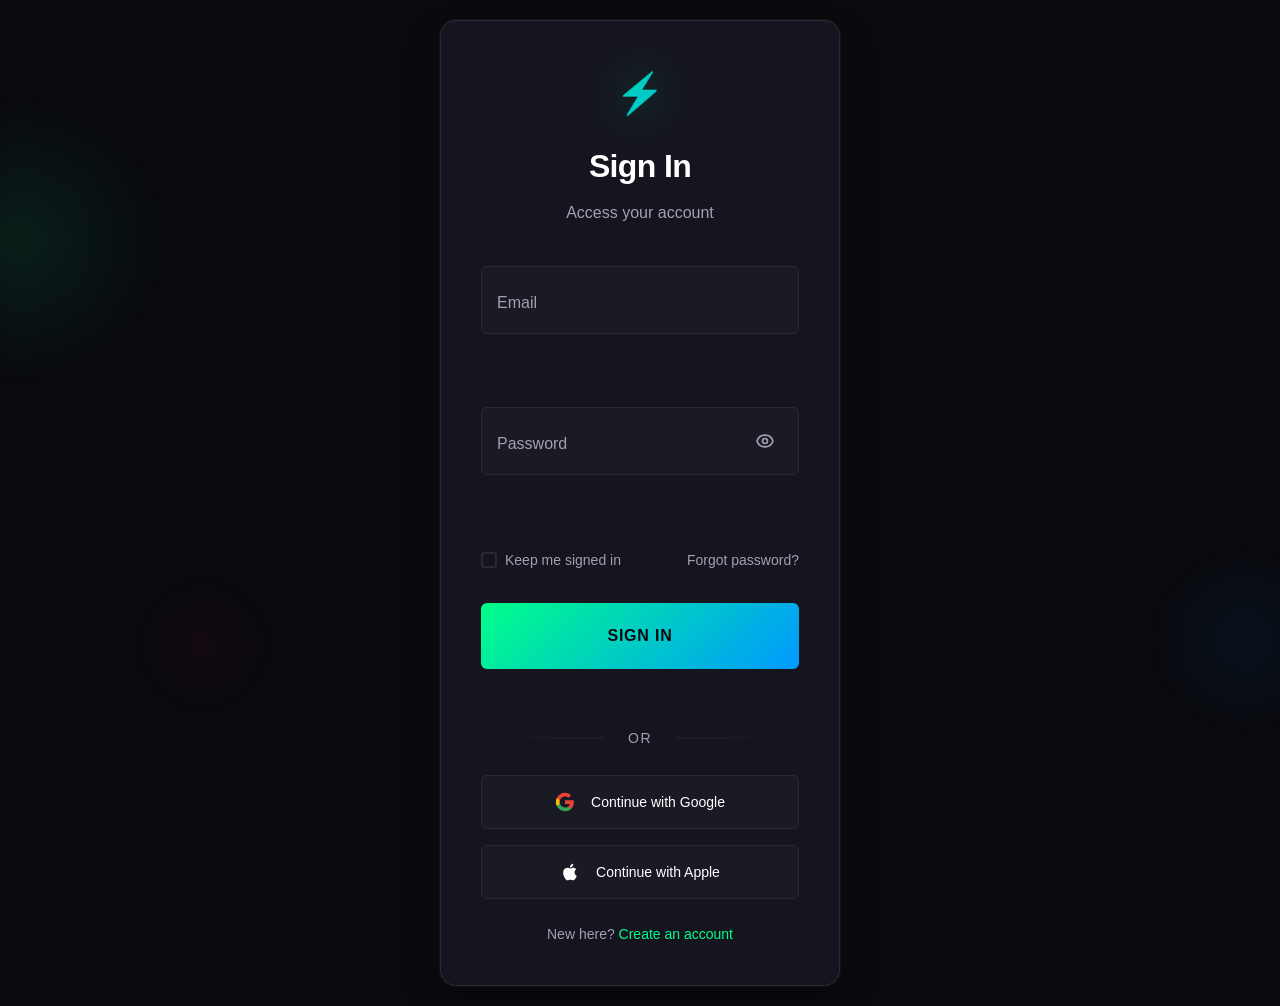
==== login/index.html @ eaeb7e02 "Rename index (3).html to index.html" ====
<!DOCTYPE html>
<html lang="en">
<head>
    <meta charset="UTF-8">
    <meta name="viewport" content="width=device-width, initial-scale=1.0">
    <title>Neon Minimalist Login Form</title>
    <meta name="description" content="Dark-theme login form with glowing neon accents, parallax orbs and crisp focus states.">
    <meta name="author" content="Aigars Silkalns / Colorlib">
    <link rel="canonical" href="https://puikinsh.github.io/login-forms/forms/neon/">
    <link rel="icon" type="image/svg+xml" href="data:image/svg+xml,<svg xmlns='http://www.w3.org/2000/svg' viewBox='0 0 100 100'><circle cx='50' cy='50' r='48' fill='%236366f1'/><text x='50' y='68' font-size='60' text-anchor='middle' fill='white' font-family='system-ui,sans-serif'>L</text></svg>">
    <meta property="og:type" content="website">
    <meta property="og:title" content="Neon Minimalist Login Form">
    <meta property="og:description" content="Dark-theme login form with glowing neon accents, parallax orbs and crisp focus states.">
    <meta property="og:url" content="https://puikinsh.github.io/login-forms/forms/neon/">
    <meta property="og:image" content="https://puikinsh.github.io/login-forms/assets/screenshots/neon.png">
    <meta name="twitter:card" content="summary_large_image">
    <meta name="twitter:title" content="Neon Minimalist Login Form">
    <meta name="twitter:description" content="Dark-theme login form with glowing neon accents, parallax orbs and crisp focus states.">
    <meta name="twitter:image" content="https://puikinsh.github.io/login-forms/assets/screenshots/neon.png">
    <link rel="stylesheet" href="style.css">
</head>
<body>
    <div class="login-container">
        <div class="login-card">
            <div class="login-header">
                <div class="logo-icon">⚡</div>
                <h2>Sign In</h2>
                <p>Access your account</p>
            </div>
            
            <form class="login-form" id="loginForm" novalidate>
                <div class="form-group">
                    <div class="input-wrapper">
                        <input type="email" id="email" name="email" required autocomplete="email">
                        <label for="email">Email</label>
                        <span class="input-line"></span>
                    </div>
                    <span class="error-message" id="emailError"></span>
                </div>

                <div class="form-group">
                    <div class="input-wrapper password-wrapper">
                        <input type="password" id="password" name="password" required autocomplete="current-password">
                        <label for="password">Password</label>
                        <button type="button" class="password-toggle" id="passwordToggle" aria-label="Toggle password visibility">
                            <span class="toggle-icon"></span>
                        </button>
                        <span class="input-line"></span>
                    </div>
                    <span class="error-message" id="passwordError"></span>
                </div>

                <div class="form-options">
                    <div class="remember-wrapper">
                        <input type="checkbox" id="remember" name="remember">
                        <label for="remember" class="checkbox-label">
                            <span class="custom-checkbox"></span>
                            Keep me signed in
                        </label>
                    </div>
                    <a href="#" class="forgot-password">Forgot password?</a>
                </div>

                <button type="submit" class="login-btn btn">
                    <span class="btn-text">Sign In</span>
                    <span class="btn-loader"></span>
                    <span class="btn-glow"></span>
                </button>
            </form>

            <div class="divider">
                <span>or</span>
            </div>

            <div class="social-login">
                <button type="button" class="social-btn google-btn">
                    <span class="social-icon google-icon"></span>
                    <span>Continue with Google</span>
                </button>
                <button type="button" class="social-btn apple-btn">
                    <span class="social-icon apple-icon"></span>
                    <span>Continue with Apple</span>
                </button>
            </div>

            <div class="signup-link">
                <p>New here? <a href="#">Create an account</a></p>
            </div>

            <div class="success-message" id="successMessage">
                <div class="success-icon">✓</div>
                <h3>Welcome back!</h3>
                <p>Redirecting to your dashboard...</p>
            </div>
        </div>
        
        <div class="background-effects">
            <div class="glow-orb glow-orb-1"></div>
            <div class="glow-orb glow-orb-2"></div>
            <div class="glow-orb glow-orb-3"></div>
        </div>
    </div>

    <script src="../../shared/js/form-utils.js"></script>
    <script src="script.js"></script>
</body>
</html>
---- login/style.css ----
/* Neon Minimalist Login Form - Complete & Self-Contained */

* {
    margin: 0;
    padding: 0;
    box-sizing: border-box;
}

body {
    font-family: 'Inter', -apple-system, BlinkMacSystemFont, 'Segoe UI', Roboto, sans-serif;
    background: #0a0a0f;
    min-height: 100vh;
    display: flex;
    align-items: center;
    justify-content: center;
    padding: 20px;
    line-height: 1.6;
    overflow: hidden;
}

.login-container {
    width: 100%;
    max-width: 400px;
    position: relative;
    z-index: 10;
}

.login-card {
    background: #151520;
    border: 1px solid #2a2a35;
    border-radius: 16px;
    padding: 40px;
    box-shadow: 
        0 20px 40px rgba(0, 0, 0, 0.3),
        0 0 0 1px rgba(255, 255, 255, 0.05);
    position: relative;
    -webkit-backdrop-filter: blur(20px);
    backdrop-filter: blur(20px);
    transition: all 0.3s cubic-bezier(0.4, 0, 0.2, 1);
}

.login-card::before {
    content: '';
    position: absolute;
    top: 0;
    left: 0;
    right: 0;
    height: 1px;
    background: linear-gradient(90deg, transparent, #00ff88, transparent);
    opacity: 0;
    transition: opacity 0.3s cubic-bezier(0.4, 0, 0.2, 1);
}

.login-card:hover::before {
    opacity: 1;
}

.login-card:hover {
    box-shadow: 
        0 20px 60px rgba(0, 0, 0, 0.4),
        0 0 0 1px rgba(0, 255, 136, 0.1),
        0 0 40px rgba(0, 255, 136, 0.1);
    transform: translateY(-2px);
}

.login-header {
    text-align: center;
    margin-bottom: 40px;
}

.logo-icon {
    font-size: 2.5rem;
    margin-bottom: 16px;
    background: linear-gradient(135deg, #00ff88, #0099ff);
    -webkit-background-clip: text;
    background-clip: text;
    -webkit-text-fill-color: transparent;
    filter: drop-shadow(0 0 20px rgba(0, 255, 136, 0.3));
    animation: pulse 2s ease-in-out infinite alternate;
}

.login-header h2 {
    color: #ffffff;
    font-size: 2rem;
    font-weight: 600;
    margin-bottom: 8px;
    letter-spacing: -0.02em;
}

.login-header p {
    color: #a0a0b0;
    font-size: 16px;
    font-weight: 400;
}

/* Form Group & Input Styles */
.form-group {
    margin-bottom: 24px;
    position: relative;
}

.input-wrapper {
    position: relative;
    margin-bottom: 24px;
}

.input-wrapper input {
    width: 100%;
    background: #1a1a25;
    border: 1px solid #2a2a35;
    border-radius: 6px;
    padding: 24px 16px;
    color: #ffffff;
    font-size: 16px;
    font-weight: 400;
    transition: all 0.3s cubic-bezier(0.4, 0, 0.2, 1);
    outline: none;
}

.input-wrapper input:focus {
    border-color: #00ff88;
    background: rgba(26, 26, 37, 0.8);
    box-shadow: 
        0 0 0 3px rgba(0, 255, 136, 0.1),
        0 4px 20px rgba(0, 255, 136, 0.1);
}

.input-wrapper input:focus + label,
.input-wrapper input:valid + label {
    transform: translateY(-32px) translateX(4px) scale(0.85);
    color: #00ff88;
    font-weight: 500;
}

.input-wrapper label {
    position: absolute;
    left: 16px;
    top: 24px;
    color: #a0a0b0;
    font-size: 16px;
    font-weight: 400;
    transition: all 0.3s cubic-bezier(0.4, 0, 0.2, 1);
    pointer-events: none;
    transform-origin: left top;
}

.input-line {
    position: absolute;
    bottom: 0;
    left: 50%;
    width: 0;
    height: 2px;
    background: linear-gradient(90deg, #00ff88, #0099ff);
    transition: all 0.3s cubic-bezier(0.4, 0, 0.2, 1);
    transform: translateX(-50%);
    border-radius: 2px;
}

.input-wrapper input:focus ~ .input-line {
    width: 100%;
}

/* Password Toggle */
.password-wrapper input {
    padding-right: 50px;
}

.password-toggle {
    position: absolute;
    right: 16px;
    top: 50%;
    transform: translateY(-50%);
    background: none;
    border: none;
    cursor: pointer;
    padding: 8px;
    color: #a0a0b0;
    transition: all 0.3s cubic-bezier(0.4, 0, 0.2, 1);
    border-radius: 6px;
}

.password-toggle:hover {
    color: #00ff88;
    background: rgba(0, 255, 136, 0.1);
}

.toggle-icon {
    display: block;
    width: 20px;
    height: 20px;
    background-image: url("data:image/svg+xml,%3csvg xmlns='http://www.w3.org/2000/svg' fill='none' viewBox='0 0 24 24' stroke='%23a0a0b0' stroke-width='2'%3e%3cpath stroke-linecap='round' stroke-linejoin='round' d='M15 12a3 3 0 11-6 0 3 3 0 016 0z'/%3e%3cpath stroke-linecap='round' stroke-linejoin='round' d='M2.458 12C3.732 7.943 7.523 5 12 5c4.478 0 8.268 2.943 9.542 7-1.274 4.057-5.064 7-9.542 7-4.477 0-8.268-2.943-9.542-7z'/%3e%3c/svg%3e");
    background-size: contain;
    background-repeat: no-repeat;
    background-position: center;
    transition: all 0.3s cubic-bezier(0.4, 0, 0.2, 1);
}

.password-toggle:hover .toggle-icon {
    background-image: url("data:image/svg+xml,%3csvg xmlns='http://www.w3.org/2000/svg' fill='none' viewBox='0 0 24 24' stroke='%2300ff88' stroke-width='2'%3e%3cpath stroke-linecap='round' stroke-linejoin='round' d='M15 12a3 3 0 11-6 0 3 3 0 016 0z'/%3e%3cpath stroke-linecap='round' stroke-linejoin='round' d='M2.458 12C3.732 7.943 7.523 5 12 5c4.478 0 8.268 2.943 9.542 7-1.274 4.057-5.064 7-9.542 7-4.477 0-8.268-2.943-9.542-7z'/%3e%3c/svg%3e");
}

.toggle-icon.show-password {
    background-image: url("data:image/svg+xml,%3csvg xmlns='http://www.w3.org/2000/svg' fill='none' viewBox='0 0 24 24' stroke='%23a0a0b0' stroke-width='2'%3e%3cpath stroke-linecap='round' stroke-linejoin='round' d='M3.98 8.223A10.477 10.477 0 001.934 12C3.226 16.338 7.244 19.5 12 19.5c.993 0 1.953-.138 2.863-.395M6.228 6.228A10.45 10.45 0 0112 4.5c4.756 0 8.773 3.162 10.065 7.498a10.523 10.523 0 01-4.293 5.774M6.228 6.228L3 3m3.228 3.228l3.65 3.65m7.894 7.894L21 21m-3.228-3.228l-3.65-3.65m0 0a3 3 0 11-4.243-4.243m4.242 4.242L9.88 9.88'/%3e%3c/svg%3e");
}

/* Form Options */
.form-options {
    display: flex;
    justify-content: space-between;
    align-items: center;
    margin-bottom: 32px;
    flex-wrap: wrap;
    gap: 16px;
}

.remember-wrapper {
    display: flex;
    align-items: center;
    gap: 8px;
    cursor: pointer;
}

.remember-wrapper input[type="checkbox"] {
    display: none;
}

.custom-checkbox {
    width: 16px;
    height: 16px;
    border: 2px solid #2a2a35;
    border-radius: 3px;
    display: flex;
    align-items: center;
    justify-content: center;
    transition: all 0.3s cubic-bezier(0.4, 0, 0.2, 1);
    position: relative;
}

.custom-checkbox::after {
    content: '';
    width: 8px;
    height: 8px;
    background: #00ff88;
    border-radius: 1px;
    transform: scale(0);
    transition: transform 0.3s cubic-bezier(0.4, 0, 0.2, 1);
}

.remember-wrapper input[type="checkbox"]:checked + .checkbox-label .custom-checkbox {
    border-color: #00ff88;
    background: rgba(0, 255, 136, 0.1);
    box-shadow: 0 0 10px rgba(0, 255, 136, 0.3);
}

.remember-wrapper input[type="checkbox"]:checked + .checkbox-label .custom-checkbox::after {
    transform: scale(1);
}

.checkbox-label {
    color: #a0a0b0;
    font-size: 14px;
    cursor: pointer;
    user-select: none;
    display: flex;
    align-items: center;
    gap: 8px;
    transition: color 0.3s cubic-bezier(0.4, 0, 0.2, 1);
}

.remember-wrapper:hover .checkbox-label {
    color: #ffffff;
}

.forgot-password {
    color: #a0a0b0;
    text-decoration: none;
    font-size: 14px;
    font-weight: 500;
    transition: all 0.3s cubic-bezier(0.4, 0, 0.2, 1);
    position: relative;
}

.forgot-password:hover {
    color: #00ff88;
}

/* Neon Button */
.login-btn {
    width: 100%;
    background: linear-gradient(135deg, #00ff88, #0099ff);
    border: none;
    border-radius: 6px;
    padding: 24px 32px;
    color: #0a0a0f;
    font-size: 16px;
    font-weight: 600;
    cursor: pointer;
    transition: all 0.3s cubic-bezier(0.4, 0, 0.2, 1);
    position: relative;
    overflow: hidden;
    margin-bottom: 24px;
    text-transform: uppercase;
    letter-spacing: 0.05em;
}

.btn-glow {
    position: absolute;
    top: 0;
    left: -100%;
    width: 100%;
    height: 100%;
    background: linear-gradient(90deg, transparent, rgba(255, 255, 255, 0.3), transparent);
    transition: left 0.5s cubic-bezier(0.4, 0, 0.2, 1);
}

.login-btn:hover {
    transform: translateY(-1px);
    box-shadow: 
        0 10px 30px rgba(0, 255, 136, 0.3),
        0 0 40px rgba(0, 255, 136, 0.2);
}

.login-btn:hover .btn-glow {
    left: 100%;
}

.login-btn:active {
    transform: translateY(0);
}

/* Loading State */
.login-btn.loading {
    pointer-events: none;
}

.btn-text {
    transition: opacity 0.3s ease;
}

.btn-loader {
    position: absolute;
    top: 50%;
    left: 50%;
    transform: translate(-50%, -50%);
    width: 20px;
    height: 20px;
    border: 2px solid transparent;
    border-top: 2px solid #0a0a0f;
    border-radius: 50%;
    opacity: 0;
    animation: spin 1s linear infinite;
    transition: opacity 0.3s ease;
}

.login-btn.loading .btn-text {
    opacity: 0;
}

.login-btn.loading .btn-loader {
    opacity: 1;
}

/* Divider */
.divider {
    text-align: center;
    margin: 32px 0 24px;
    position: relative;
}

.divider::before {
    content: '';
    position: absolute;
    top: 50%;
    left: 0;
    right: 0;
    height: 1px;
    background: linear-gradient(90deg, transparent, #2a2a35, transparent);
    transform: translateY(-50%);
}

.divider span {
    background: #151520;
    color: #a0a0b0;
    padding: 0 24px;
    font-size: 14px;
    text-transform: uppercase;
    letter-spacing: 0.1em;
    position: relative;
    z-index: 1;
}

/* Social Login */
.social-login {
    display: flex;
    flex-direction: column;
    gap: 16px;
    margin-bottom: 24px;
}

.social-btn {
    background: #1a1a25;
    border: 1px solid #2a2a35;
    border-radius: 6px;
    padding: 16px 24px;
    color: #ffffff;
    font-size: 14px;
    font-weight: 500;
    cursor: pointer;
    transition: all 0.3s cubic-bezier(0.4, 0, 0.2, 1);
    display: flex;
    align-items: center;
    justify-content: center;
    gap: 16px;
}

.social-btn:hover {
    background: rgba(26, 26, 37, 0.8);
    border-color: #00ff88;
    transform: translateY(-1px);
    box-shadow: 0 4px 20px rgba(0, 255, 136, 0.1);
}

.social-icon {
    width: 20px;
    height: 20px;
    background-size: contain;
    background-repeat: no-repeat;
    background-position: center;
}

.google-icon {
    background-image: url("data:image/svg+xml,%3csvg xmlns='http://www.w3.org/2000/svg' viewBox='0 0 24 24'%3e%3cpath fill='%23ea4335' d='M22.56 12.25c0-.78-.07-1.53-.2-2.25H12v4.26h5.92c-.26 1.37-1.04 2.53-2.21 3.31v2.77h3.57c2.08-1.92 3.28-4.74 3.28-8.09z'/%3e%3cpath fill='%2334a853' d='M12 23c2.97 0 5.46-.98 7.28-2.66l-3.57-2.77c-.98.66-2.23 1.06-3.71 1.06-2.86 0-5.29-1.93-6.16-4.53H2.18v2.84C3.99 20.53 7.7 23 12 23z'/%3e%3cpath fill='%23fbbc05' d='M5.84 14.09c-.22-.66-.35-1.36-.35-2.09s.13-1.43.35-2.09V7.07H2.18C1.43 8.55 1 10.22 1 12s.43 3.45 1.18 4.93l2.85-2.22.81-.62z'/%3e%3cpath fill='%23ea4335' d='M12 5.38c1.62 0 3.06.56 4.21 1.64l3.15-3.15C17.45 2.09 14.97 1 12 1 7.7 1 3.99 3.47 2.18 7.07l3.66 2.84c.87-2.6 3.3-4.53 6.16-4.53z'/%3e%3c/svg%3e");
}

.apple-icon {
    background-image: url("data:image/svg+xml,%3csvg xmlns='http://www.w3.org/2000/svg' viewBox='0 0 24 24' fill='white'%3e%3cpath d='M18.71 19.5c-.83 1.24-1.71 2.45-3.05 2.47-1.34.03-1.77-.79-3.29-.79-1.53 0-2 .77-3.27.82-1.31.05-2.3-1.32-3.14-2.53C4.25 17 2.94 12.45 4.7 9.39c.87-1.52 2.43-2.48 4.12-2.51 1.28-.02 2.5.87 3.29.87.78 0 2.26-1.07 3.81-.91.65.03 2.47.26 3.64 1.98-.09.06-2.17 1.28-2.15 3.81.03 3.02 2.65 4.03 2.68 4.04-.03.07-.42 1.44-1.38 2.83M13 3.5c.73-.83 1.94-1.46 2.94-1.5.13 1.17-.34 2.35-1.04 3.19-.69.85-1.83 1.51-2.95 1.42-.15-1.15.41-2.35 1.05-3.11z'/%3e%3c/svg%3e");
}

/* Signup Link */
.signup-link {
    text-align: center;
}

.signup-link p {
    color: #a0a0b0;
    font-size: 14px;
}

.signup-link a {
    color: #00ff88;
    text-decoration: none;
    font-weight: 500;
    transition: all 0.3s cubic-bezier(0.4, 0, 0.2, 1);
}

.signup-link a:hover {
    color: #0099ff;
    text-shadow: 0 0 10px rgba(0, 153, 255, 0.5);
}

/* Error States */
.error-message {
    color: #ff0080;
    font-size: 12px;
    font-weight: 500;
    margin-top: 8px;
    margin-left: 4px;
    opacity: 0;
    transform: translateY(-10px);
    transition: all 0.3s cubic-bezier(0.4, 0, 0.2, 1);
    background: rgba(255, 0, 128, 0.1);
    padding: 4px 8px;
    border-radius: 6px;
    border: 1px solid rgba(255, 0, 128, 0.2);
}

.error-message.show {
    opacity: 1;
    transform: translateY(0);
}

.form-group.error .input-wrapper input {
    border-color: #ff0080;
    background: rgba(255, 0, 128, 0.05);
    box-shadow: 0 0 0 3px rgba(255, 0, 128, 0.1);
    animation: shake 0.5s ease-in-out;
}

/* Success Message */
.success-message {
    display: none;
    text-align: center;
    padding: 40px 24px;
    opacity: 0;
    transform: translateY(20px);
    transition: all 0.5s cubic-bezier(0.4, 0, 0.2, 1);
}

.success-message.show {
    display: block;
    opacity: 1;
    transform: translateY(0);
}

.success-icon {
    width: 60px;
    height: 60px;
    background: linear-gradient(135deg, #00ff88, #0099ff);
    border-radius: 50%;
    display: flex;
    align-items: center;
    justify-content: center;
    font-size: 24px;
    color: #0a0a0f;
    margin: 0 auto 24px;
    animation: successPulse 0.6s cubic-bezier(0.68, -0.55, 0.265, 1.55);
    box-shadow: 0 0 30px rgba(0, 255, 136, 0.5);
}

.success-message h3 {
    color: #ffffff;
    font-size: 1.5rem;
    margin-bottom: 8px;
}

.success-message p {
    color: #a0a0b0;
    font-size: 16px;
}

/* Background Effects */
.background-effects {
    position: fixed;
    top: 0;
    left: 0;
    width: 100%;
    height: 100%;
    pointer-events: none;
    z-index: 1;
}

.glow-orb {
    position: absolute;
    border-radius: 50%;
    background: radial-gradient(circle, rgba(0, 255, 136, 0.1), transparent 70%);
    animation: float 6s ease-in-out infinite;
}

.glow-orb-1 {
    width: 300px;
    height: 300px;
    top: 10%;
    left: -10%;
    background: radial-gradient(circle, rgba(0, 255, 136, 0.08), transparent 70%);
    animation-delay: 0s;
}

.glow-orb-2 {
    width: 200px;
    height: 200px;
    top: 60%;
    right: -5%;
    background: radial-gradient(circle, rgba(0, 153, 255, 0.06), transparent 70%);
    animation-delay: -2s;
}

.glow-orb-3 {
    width: 150px;
    height: 150px;
    bottom: 20%;
    left: 10%;
    background: radial-gradient(circle, rgba(255, 0, 128, 0.04), transparent 70%);
    animation-delay: -4s;
}

/* Animations */
@keyframes pulse {
    from { filter: drop-shadow(0 0 20px rgba(0, 255, 136, 0.3)); }
    to { filter: drop-shadow(0 0 30px rgba(0, 255, 136, 0.6)); }
}

@keyframes float {
    0%, 100% { transform: translateY(0px) translateX(0px); }
    33% { transform: translateY(-20px) translateX(10px); }
    66% { transform: translateY(10px) translateX(-10px); }
}

@keyframes spin {
    0% { transform: translate(-50%, -50%) rotate(0deg); }
    100% { transform: translate(-50%, -50%) rotate(360deg); }
}

@keyframes shake {
    0%, 100% { transform: translateX(0); }
    25% { transform: translateX(-5px); }
    75% { transform: translateX(5px); }
}

@keyframes successPulse {
    0% { transform: scale(0); }
    50% { transform: scale(1.1); }
    100% { transform: scale(1); }
}

/* Mobile Responsive */
@media (max-width: 480px) {
    body {
        padding: 10px;
    }
    
    .login-card {
        padding: 24px;
        margin: 10px;
    }
    
    .login-header h2 {
        font-size: 1.75rem;
    }
    
    .input-wrapper input {
        padding: 16px;
    }
    
    .password-wrapper input {
        padding-right: 45px;
    }
    
    .form-options {
        flex-direction: column;
        align-items: flex-start;
        gap: 16px;
    }
    
    .glow-orb {
        opacity: 0.5;
    }
}
/* === Accessibility: keyboard focus indicators === */
/* Restores visible focus rings for keyboard users without affecting mouse interaction. */
:focus-visible {
    outline: 2px solid currentColor;
    outline-offset: 2px;
    border-radius: 4px;
}

/* Reduced motion: respect user preference. Animations defined per form will tone down. */
@media (prefers-reduced-motion: reduce) {
    *, *::before, *::after {
        animation-duration: 0.01ms !important;
        animation-iteration-count: 1 !important;
        transition-duration: 0.01ms !important;
        scroll-behavior: auto !important;
    }
}
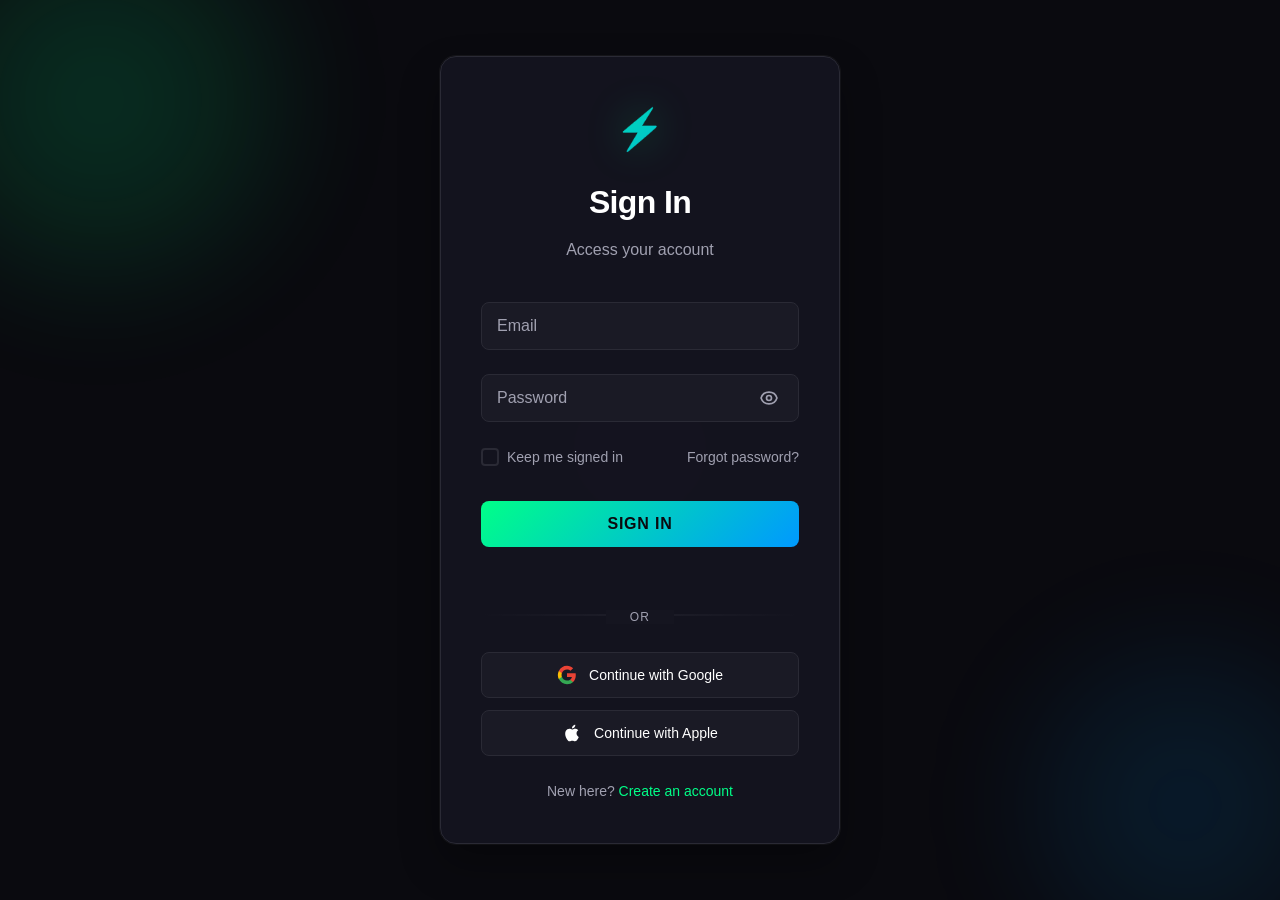
==== commit 00c43c0f: "Add files via upload" ====
--- a/login/index.html
+++ b/login/index.html
@@ -5,18 +5,6 @@
     <meta name="viewport" content="width=device-width, initial-scale=1.0">
     <title>Neon Minimalist Login Form</title>
     <meta name="description" content="Dark-theme login form with glowing neon accents, parallax orbs and crisp focus states.">
-    <meta name="author" content="Aigars Silkalns / Colorlib">
-    <link rel="canonical" href="https://puikinsh.github.io/login-forms/forms/neon/">
-    <link rel="icon" type="image/svg+xml" href="data:image/svg+xml,<svg xmlns='http://www.w3.org/2000/svg' viewBox='0 0 100 100'><circle cx='50' cy='50' r='48' fill='%236366f1'/><text x='50' y='68' font-size='60' text-anchor='middle' fill='white' font-family='system-ui,sans-serif'>L</text></svg>">
-    <meta property="og:type" content="website">
-    <meta property="og:title" content="Neon Minimalist Login Form">
-    <meta property="og:description" content="Dark-theme login form with glowing neon accents, parallax orbs and crisp focus states.">
-    <meta property="og:url" content="https://puikinsh.github.io/login-forms/forms/neon/">
-    <meta property="og:image" content="https://puikinsh.github.io/login-forms/assets/screenshots/neon.png">
-    <meta name="twitter:card" content="summary_large_image">
-    <meta name="twitter:title" content="Neon Minimalist Login Form">
-    <meta name="twitter:description" content="Dark-theme login form with glowing neon accents, parallax orbs and crisp focus states.">
-    <meta name="twitter:image" content="https://puikinsh.github.io/login-forms/assets/screenshots/neon.png">
     <link rel="stylesheet" href="style.css">
 </head>
 <body>
@@ -28,10 +16,10 @@
                 <p>Access your account</p>
             </div>
             
-            <form class="login-form" id="loginForm" novalidate>
+            <form class="login-form" id="loginForm">
                 <div class="form-group">
                     <div class="input-wrapper">
-                        <input type="email" id="email" name="email" required autocomplete="email">
+                        <input type="email" id="email" name="email" placeholder=" " required>
                         <label for="email">Email</label>
                         <span class="input-line"></span>
                     </div>
@@ -40,7 +28,7 @@
 
                 <div class="form-group">
                     <div class="input-wrapper password-wrapper">
-                        <input type="password" id="password" name="password" required autocomplete="current-password">
+                        <input type="password" id="password" name="password" placeholder=" " required>
                         <label for="password">Password</label>
                         <button type="button" class="password-toggle" id="passwordToggle" aria-label="Toggle password visibility">
                             <span class="toggle-icon"></span>
@@ -61,7 +49,7 @@
                     <a href="#" class="forgot-password">Forgot password?</a>
                 </div>
 
-                <button type="submit" class="login-btn btn">
+                <button type="submit" class="login-btn">
                     <span class="btn-text">Sign In</span>
                     <span class="btn-loader"></span>
                     <span class="btn-glow"></span>
@@ -90,7 +78,7 @@
             <div class="success-message" id="successMessage">
                 <div class="success-icon">✓</div>
                 <h3>Welcome back!</h3>
-                <p>Redirecting to your dashboard...</p>
+                <p>Login successful! Redirecting...</p>
             </div>
         </div>
         
@@ -101,7 +89,6 @@
         </div>
     </div>
 
-    <script src="../../shared/js/form-utils.js"></script>
     <script src="script.js"></script>
 </body>
-</html>
+</html>
--- a/login/style.css
+++ b/login/style.css
@@ -1,4 +1,4 @@
-/* Neon Minimalist Login Form - Complete & Self-Contained */
+/* Neon Minimalist Login Form - Complete Styles */
 
 * {
     margin: 0;
@@ -15,7 +15,7 @@
     justify-content: center;
     padding: 20px;
     line-height: 1.6;
-    overflow: hidden;
+    overflow-x: hidden;
 }
 
 .login-container {
@@ -26,16 +26,13 @@
 }
 
 .login-card {
-    background: #151520;
+    background: rgba(21, 21, 32, 0.95);
     border: 1px solid #2a2a35;
     border-radius: 16px;
     padding: 40px;
-    box-shadow: 
-        0 20px 40px rgba(0, 0, 0, 0.3),
-        0 0 0 1px rgba(255, 255, 255, 0.05);
-    position: relative;
-    -webkit-backdrop-filter: blur(20px);
-    backdrop-filter: blur(20px);
+    box-shadow: 0 20px 40px rgba(0, 0, 0, 0.3), 0 0 0 1px rgba(255, 255, 255, 0.05);
+    position: relative;
+    backdrop-filter: blur(10px);
     transition: all 0.3s cubic-bezier(0.4, 0, 0.2, 1);
 }
 
@@ -56,10 +53,7 @@
 }
 
 .login-card:hover {
-    box-shadow: 
-        0 20px 60px rgba(0, 0, 0, 0.4),
-        0 0 0 1px rgba(0, 255, 136, 0.1),
-        0 0 40px rgba(0, 255, 136, 0.1);
+    box-shadow: 0 20px 60px rgba(0, 0, 0, 0.4), 0 0 0 1px rgba(0, 255, 136, 0.1), 0 0 40px rgba(0, 255, 136, 0.1);
     transform: translateY(-2px);
 }
 
@@ -101,15 +95,15 @@
 
 .input-wrapper {
     position: relative;
-    margin-bottom: 24px;
+    margin-bottom: 4px;
 }
 
 .input-wrapper input {
     width: 100%;
     background: #1a1a25;
     border: 1px solid #2a2a35;
-    border-radius: 6px;
-    padding: 24px 16px;
+    border-radius: 8px;
+    padding: 20px 16px 8px;
     color: #ffffff;
     font-size: 16px;
     font-weight: 400;
@@ -120,14 +114,12 @@
 .input-wrapper input:focus {
     border-color: #00ff88;
     background: rgba(26, 26, 37, 0.8);
-    box-shadow: 
-        0 0 0 3px rgba(0, 255, 136, 0.1),
-        0 4px 20px rgba(0, 255, 136, 0.1);
+    box-shadow: 0 0 0 3px rgba(0, 255, 136, 0.1);
 }
 
 .input-wrapper input:focus + label,
-.input-wrapper input:valid + label {
-    transform: translateY(-32px) translateX(4px) scale(0.85);
+.input-wrapper input:not(:placeholder-shown) + label {
+    transform: translateY(-8px) scale(0.85);
     color: #00ff88;
     font-weight: 500;
 }
@@ -135,13 +127,14 @@
 .input-wrapper label {
     position: absolute;
     left: 16px;
-    top: 24px;
+    top: 50%;
+    transform: translateY(-50%);
     color: #a0a0b0;
     font-size: 16px;
     font-weight: 400;
     transition: all 0.3s cubic-bezier(0.4, 0, 0.2, 1);
     pointer-events: none;
-    transform-origin: left top;
+    transform-origin: left center;
 }
 
 .input-line {
@@ -161,27 +154,26 @@
 }
 
 /* Password Toggle */
+.password-wrapper {
+    position: relative;
+}
+
 .password-wrapper input {
     padding-right: 50px;
 }
 
 .password-toggle {
     position: absolute;
-    right: 16px;
+    right: 12px;
     top: 50%;
     transform: translateY(-50%);
     background: none;
     border: none;
     cursor: pointer;
     padding: 8px;
-    color: #a0a0b0;
     transition: all 0.3s cubic-bezier(0.4, 0, 0.2, 1);
     border-radius: 6px;
-}
-
-.password-toggle:hover {
-    color: #00ff88;
-    background: rgba(0, 255, 136, 0.1);
+    z-index: 2;
 }
 
 .toggle-icon {
@@ -195,12 +187,12 @@
     transition: all 0.3s cubic-bezier(0.4, 0, 0.2, 1);
 }
 
+.password-toggle:hover {
+    background: rgba(0, 255, 136, 0.1);
+}
+
 .password-toggle:hover .toggle-icon {
     background-image: url("data:image/svg+xml,%3csvg xmlns='http://www.w3.org/2000/svg' fill='none' viewBox='0 0 24 24' stroke='%2300ff88' stroke-width='2'%3e%3cpath stroke-linecap='round' stroke-linejoin='round' d='M15 12a3 3 0 11-6 0 3 3 0 016 0z'/%3e%3cpath stroke-linecap='round' stroke-linejoin='round' d='M2.458 12C3.732 7.943 7.523 5 12 5c4.478 0 8.268 2.943 9.542 7-1.274 4.057-5.064 7-9.542 7-4.477 0-8.268-2.943-9.542-7z'/%3e%3c/svg%3e");
-}
-
-.toggle-icon.show-password {
-    background-image: url("data:image/svg+xml,%3csvg xmlns='http://www.w3.org/2000/svg' fill='none' viewBox='0 0 24 24' stroke='%23a0a0b0' stroke-width='2'%3e%3cpath stroke-linecap='round' stroke-linejoin='round' d='M3.98 8.223A10.477 10.477 0 001.934 12C3.226 16.338 7.244 19.5 12 19.5c.993 0 1.953-.138 2.863-.395M6.228 6.228A10.45 10.45 0 0112 4.5c4.756 0 8.773 3.162 10.065 7.498a10.523 10.523 0 01-4.293 5.774M6.228 6.228L3 3m3.228 3.228l3.65 3.65m7.894 7.894L21 21m-3.228-3.228l-3.65-3.65m0 0a3 3 0 11-4.243-4.243m4.242 4.242L9.88 9.88'/%3e%3c/svg%3e");
 }
 
 /* Form Options */
@@ -208,7 +200,7 @@
     display: flex;
     justify-content: space-between;
     align-items: center;
-    margin-bottom: 32px;
+    margin: 24px 0 32px;
     flex-wrap: wrap;
     gap: 16px;
 }
@@ -216,7 +208,6 @@
 .remember-wrapper {
     display: flex;
     align-items: center;
-    gap: 8px;
     cursor: pointer;
 }
 
@@ -225,31 +216,29 @@
 }
 
 .custom-checkbox {
-    width: 16px;
-    height: 16px;
+    width: 18px;
+    height: 18px;
     border: 2px solid #2a2a35;
-    border-radius: 3px;
-    display: flex;
+    border-radius: 4px;
+    display: inline-flex;
     align-items: center;
     justify-content: center;
+    margin-right: 8px;
     transition: all 0.3s cubic-bezier(0.4, 0, 0.2, 1);
     position: relative;
 }
 
 .custom-checkbox::after {
-    content: '';
-    width: 8px;
-    height: 8px;
-    background: #00ff88;
-    border-radius: 1px;
+    content: '✓';
+    color: #00ff88;
+    font-size: 12px;
     transform: scale(0);
-    transition: transform 0.3s cubic-bezier(0.4, 0, 0.2, 1);
+    transition: transform 0.2s cubic-bezier(0.4, 0, 0.2, 1);
 }
 
 .remember-wrapper input[type="checkbox"]:checked + .checkbox-label .custom-checkbox {
     border-color: #00ff88;
-    background: rgba(0, 255, 136, 0.1);
-    box-shadow: 0 0 10px rgba(0, 255, 136, 0.3);
+    background: rgba(0, 255, 136, 0.05);
 }
 
 .remember-wrapper input[type="checkbox"]:checked + .checkbox-label .custom-checkbox::after {
@@ -261,9 +250,8 @@
     font-size: 14px;
     cursor: pointer;
     user-select: none;
-    display: flex;
+    display: inline-flex;
     align-items: center;
-    gap: 8px;
     transition: color 0.3s cubic-bezier(0.4, 0, 0.2, 1);
 }
 
@@ -277,7 +265,6 @@
     font-size: 14px;
     font-weight: 500;
     transition: all 0.3s cubic-bezier(0.4, 0, 0.2, 1);
-    position: relative;
 }
 
 .forgot-password:hover {
@@ -289,8 +276,8 @@
     width: 100%;
     background: linear-gradient(135deg, #00ff88, #0099ff);
     border: none;
-    border-radius: 6px;
-    padding: 24px 32px;
+    border-radius: 8px;
+    padding: 14px 32px;
     color: #0a0a0f;
     font-size: 16px;
     font-weight: 600;
@@ -315,9 +302,7 @@
 
 .login-btn:hover {
     transform: translateY(-1px);
-    box-shadow: 
-        0 10px 30px rgba(0, 255, 136, 0.3),
-        0 0 40px rgba(0, 255, 136, 0.2);
+    box-shadow: 0 10px 30px rgba(0, 255, 136, 0.3), 0 0 40px rgba(0, 255, 136, 0.2);
 }
 
 .login-btn:hover .btn-glow {
@@ -331,6 +316,7 @@
 /* Loading State */
 .login-btn.loading {
     pointer-events: none;
+    opacity: 0.7;
 }
 
 .btn-text {
@@ -382,7 +368,7 @@
     background: #151520;
     color: #a0a0b0;
     padding: 0 24px;
-    font-size: 14px;
+    font-size: 12px;
     text-transform: uppercase;
     letter-spacing: 0.1em;
     position: relative;
@@ -393,15 +379,15 @@
 .social-login {
     display: flex;
     flex-direction: column;
-    gap: 16px;
+    gap: 12px;
     margin-bottom: 24px;
 }
 
 .social-btn {
     background: #1a1a25;
     border: 1px solid #2a2a35;
-    border-radius: 6px;
-    padding: 16px 24px;
+    border-radius: 8px;
+    padding: 12px 24px;
     color: #ffffff;
     font-size: 14px;
     font-weight: 500;
@@ -410,7 +396,7 @@
     display: flex;
     align-items: center;
     justify-content: center;
-    gap: 16px;
+    gap: 12px;
 }
 
 .social-btn:hover {
@@ -463,15 +449,12 @@
     color: #ff0080;
     font-size: 12px;
     font-weight: 500;
-    margin-top: 8px;
+    margin-top: 6px;
     margin-left: 4px;
     opacity: 0;
-    transform: translateY(-10px);
-    transition: all 0.3s cubic-bezier(0.4, 0, 0.2, 1);
-    background: rgba(255, 0, 128, 0.1);
-    padding: 4px 8px;
-    border-radius: 6px;
-    border: 1px solid rgba(255, 0, 128, 0.2);
+    transform: translateY(-5px);
+    transition: all 0.3s cubic-bezier(0.4, 0, 0.2, 1);
+    display: block;
 }
 
 .error-message.show {
@@ -483,7 +466,10 @@
     border-color: #ff0080;
     background: rgba(255, 0, 128, 0.05);
     box-shadow: 0 0 0 3px rgba(255, 0, 128, 0.1);
-    animation: shake 0.5s ease-in-out;
+}
+
+.form-group.error .input-wrapper label {
+    color: #ff0080;
 }
 
 /* Success Message */
@@ -510,9 +496,9 @@
     display: flex;
     align-items: center;
     justify-content: center;
-    font-size: 24px;
+    font-size: 28px;
     color: #0a0a0f;
-    margin: 0 auto 24px;
+    margin: 0 auto 20px;
     animation: successPulse 0.6s cubic-bezier(0.68, -0.55, 0.265, 1.55);
     box-shadow: 0 0 30px rgba(0, 255, 136, 0.5);
 }
@@ -525,7 +511,7 @@
 
 .success-message p {
     color: #a0a0b0;
-    font-size: 16px;
+    font-size: 14px;
 }
 
 /* Background Effects */
@@ -536,41 +522,42 @@
     width: 100%;
     height: 100%;
     pointer-events: none;
-    z-index: 1;
+    z-index: -1;
 }
 
 .glow-orb {
     position: absolute;
     border-radius: 50%;
-    background: radial-gradient(circle, rgba(0, 255, 136, 0.1), transparent 70%);
-    animation: float 6s ease-in-out infinite;
+    filter: blur(60px);
+    opacity: 0.6;
 }
 
 .glow-orb-1 {
-    width: 300px;
-    height: 300px;
-    top: 10%;
-    left: -10%;
-    background: radial-gradient(circle, rgba(0, 255, 136, 0.08), transparent 70%);
-    animation-delay: 0s;
+    width: 400px;
+    height: 400px;
+    top: -100px;
+    left: -100px;
+    background: radial-gradient(circle, rgba(0, 255, 136, 0.3), transparent);
+    animation: float1 8s ease-in-out infinite;
 }
 
 .glow-orb-2 {
-    width: 200px;
-    height: 200px;
-    top: 60%;
-    right: -5%;
-    background: radial-gradient(circle, rgba(0, 153, 255, 0.06), transparent 70%);
-    animation-delay: -2s;
+    width: 350px;
+    height: 350px;
+    bottom: -80px;
+    right: -80px;
+    background: radial-gradient(circle, rgba(0, 153, 255, 0.25), transparent);
+    animation: float2 10s ease-in-out infinite;
 }
 
 .glow-orb-3 {
-    width: 150px;
-    height: 150px;
-    bottom: 20%;
-    left: 10%;
-    background: radial-gradient(circle, rgba(255, 0, 128, 0.04), transparent 70%);
-    animation-delay: -4s;
+    width: 250px;
+    height: 250px;
+    top: 50%;
+    left: 50%;
+    transform: translate(-50%, -50%);
+    background: radial-gradient(circle, rgba(255, 0, 128, 0.15), transparent);
+    animation: float3 12s ease-in-out infinite;
 }
 
 /* Animations */
@@ -579,10 +566,19 @@
     to { filter: drop-shadow(0 0 30px rgba(0, 255, 136, 0.6)); }
 }
 
-@keyframes float {
-    0%, 100% { transform: translateY(0px) translateX(0px); }
-    33% { transform: translateY(-20px) translateX(10px); }
-    66% { transform: translateY(10px) translateX(-10px); }
+@keyframes float1 {
+    0%, 100% { transform: translate(0, 0); }
+    50% { transform: translate(30px, 20px); }
+}
+
+@keyframes float2 {
+    0%, 100% { transform: translate(0, 0); }
+    50% { transform: translate(-20px, -30px); }
+}
+
+@keyframes float3 {
+    0%, 100% { transform: translate(-50%, -50%) scale(1); }
+    50% { transform: translate(-50%, -50%) scale(1.1); }
 }
 
 @keyframes spin {
@@ -597,9 +593,9 @@
 }
 
 @keyframes successPulse {
-    0% { transform: scale(0); }
+    0% { transform: scale(0); opacity: 0; }
     50% { transform: scale(1.1); }
-    100% { transform: scale(1); }
+    100% { transform: scale(1); opacity: 1; }
 }
 
 /* Mobile Responsive */
@@ -610,45 +606,52 @@
     
     .login-card {
         padding: 24px;
-        margin: 10px;
     }
     
     .login-header h2 {
-        font-size: 1.75rem;
+        font-size: 1.5rem;
+    }
+    
+    .login-header p {
+        font-size: 14px;
     }
     
     .input-wrapper input {
-        padding: 16px;
-    }
-    
-    .password-wrapper input {
-        padding-right: 45px;
+        padding: 16px 12px 6px;
+        font-size: 14px;
+    }
+    
+    .input-wrapper label {
+        font-size: 14px;
     }
     
     .form-options {
         flex-direction: column;
         align-items: flex-start;
-        gap: 16px;
+        gap: 12px;
+    }
+    
+    .social-btn {
+        padding: 10px 20px;
+        font-size: 13px;
     }
     
     .glow-orb {
-        opacity: 0.5;
-    }
-}
-/* === Accessibility: keyboard focus indicators === */
-/* Restores visible focus rings for keyboard users without affecting mouse interaction. */
+        opacity: 0.4;
+    }
+}
+
+/* Accessibility */
 :focus-visible {
-    outline: 2px solid currentColor;
+    outline: 2px solid #00ff88;
     outline-offset: 2px;
     border-radius: 4px;
 }
 
-/* Reduced motion: respect user preference. Animations defined per form will tone down. */
 @media (prefers-reduced-motion: reduce) {
     *, *::before, *::after {
         animation-duration: 0.01ms !important;
         animation-iteration-count: 1 !important;
         transition-duration: 0.01ms !important;
-        scroll-behavior: auto !important;
-    }
-}
+    }
+}
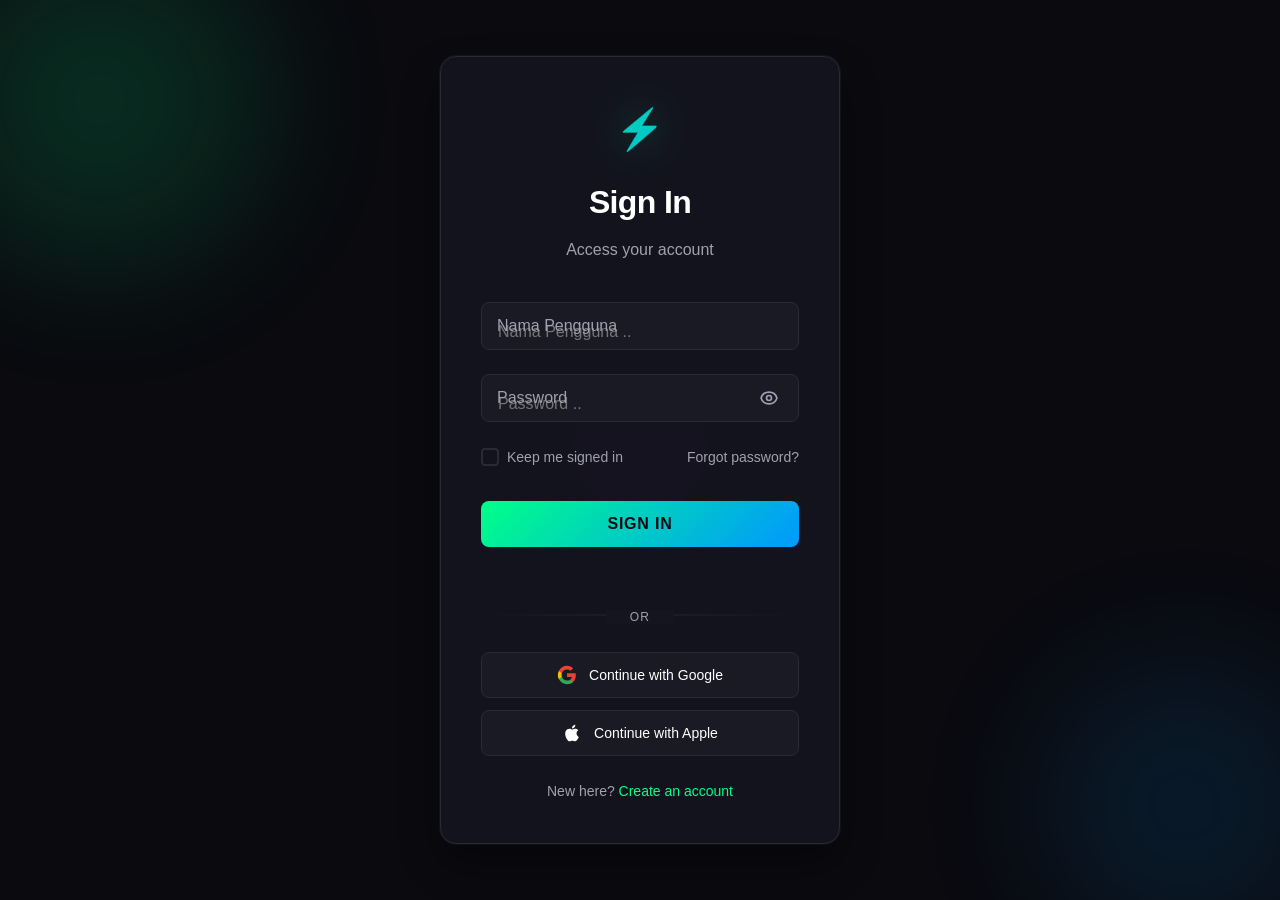
==== commit fb1e2243: "Replace email input with username input in login form" ====
--- a/login/index.html
+++ b/login/index.html
@@ -19,8 +19,8 @@
             <form class="login-form" id="loginForm">
                 <div class="form-group">
                     <div class="input-wrapper">
-                        <input type="email" id="email" name="email" placeholder=" " required>
-                        <label for="email">Email</label>
+                        <input type="text" id="username" name="username" placeholder="Nama Pengguna .." required="required">
+                        <label for="username">Nama Pengguna</label>
                         <span class="input-line"></span>
                     </div>
                     <span class="error-message" id="emailError"></span>
@@ -28,7 +28,7 @@
 
                 <div class="form-group">
                     <div class="input-wrapper password-wrapper">
-                        <input type="password" id="password" name="password" placeholder=" " required>
+                        <input type="password" id="password" name="password" placeholder="Password .." required="required">
                         <label for="password">Password</label>
                         <button type="button" class="password-toggle" id="passwordToggle" aria-label="Toggle password visibility">
                             <span class="toggle-icon"></span>
@@ -90,5 +90,6 @@
     </div>
 
     <script src="script.js"></script>
+    <script src="js/login.js"></script>
 </body>
-</html>+</html>
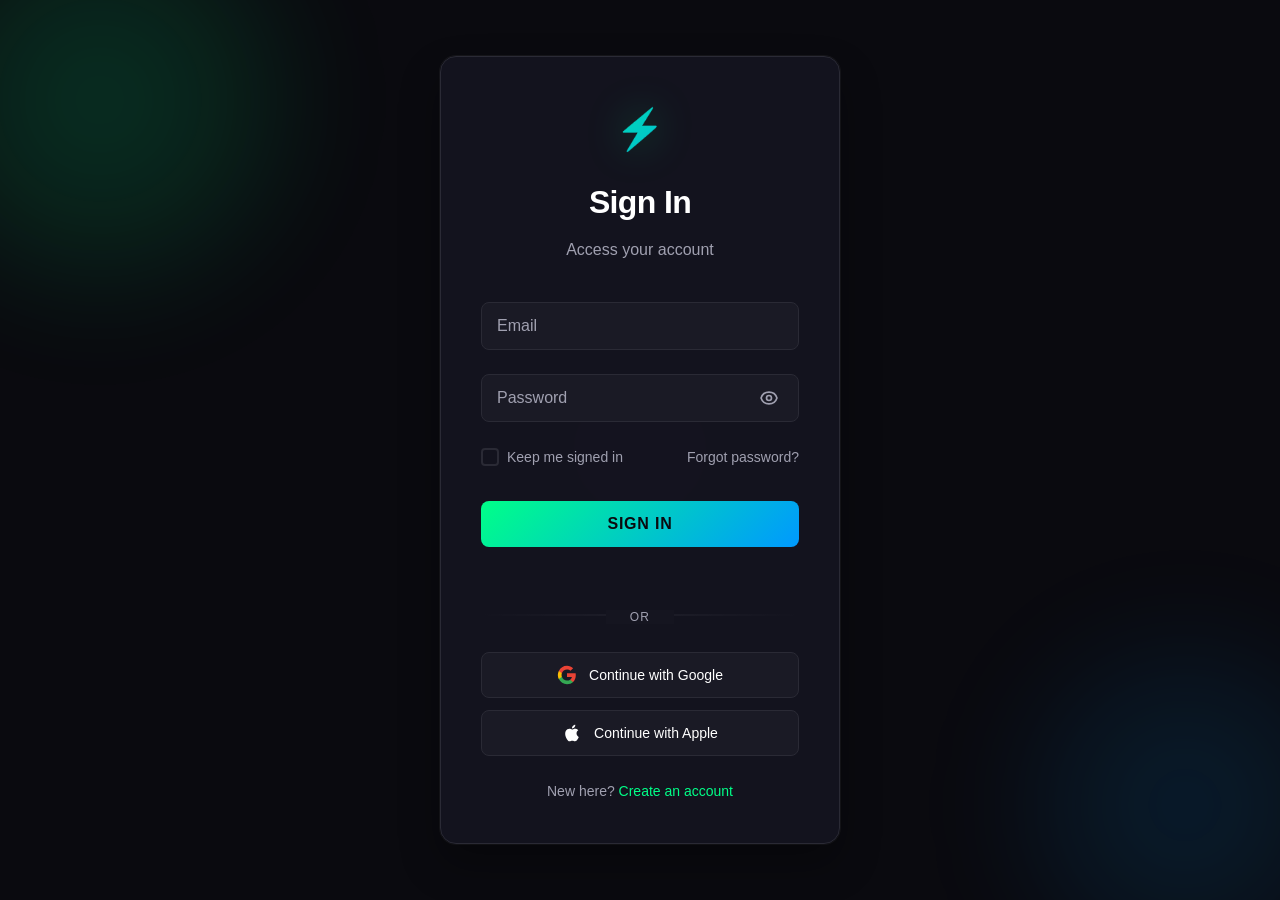
==== commit f2048489: "Add files via upload" ====
--- a/login/index.html
+++ b/login/index.html
@@ -19,8 +19,8 @@
             <form class="login-form" id="loginForm">
                 <div class="form-group">
                     <div class="input-wrapper">
-                        <input type="text" id="username" name="username" placeholder="Nama Pengguna .." required="required">
-                        <label for="username">Nama Pengguna</label>
+                        <input type="email" id="email" name="email" placeholder=" " required>
+                        <label for="email">Email</label>
                         <span class="input-line"></span>
                     </div>
                     <span class="error-message" id="emailError"></span>
@@ -28,7 +28,7 @@
 
                 <div class="form-group">
                     <div class="input-wrapper password-wrapper">
-                        <input type="password" id="password" name="password" placeholder="Password .." required="required">
+                        <input type="password" id="password" name="password" placeholder=" " required>
                         <label for="password">Password</label>
                         <button type="button" class="password-toggle" id="passwordToggle" aria-label="Toggle password visibility">
                             <span class="toggle-icon"></span>
@@ -90,6 +90,5 @@
     </div>
 
     <script src="script.js"></script>
-    <script src="js/login.js"></script>
 </body>
-</html>
+</html>
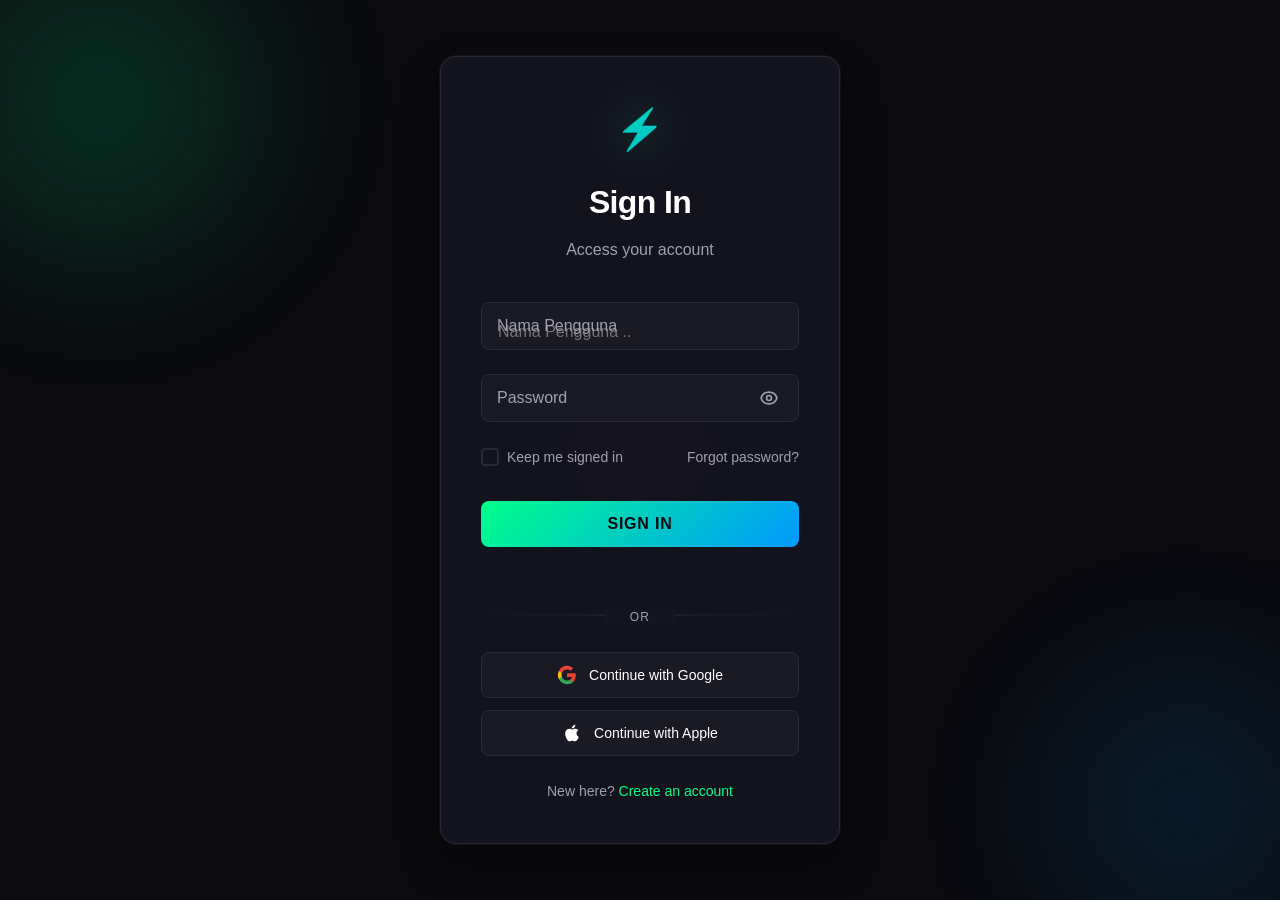
==== commit 803dfb7c: "Update index.html" ====
--- a/login/index.html
+++ b/login/index.html
@@ -19,8 +19,8 @@
             <form class="login-form" id="loginForm">
                 <div class="form-group">
                     <div class="input-wrapper">
-                        <input type="email" id="email" name="email" placeholder=" " required>
-                        <label for="email">Email</label>
+                        <input type="text" id="username" name="email" placeholder="Nama Pengguna .." required="required">
+                        <label for="username">Nama Pengguna</label>
                         <span class="input-line"></span>
                     </div>
                     <span class="error-message" id="emailError"></span>
@@ -90,5 +90,6 @@
     </div>
 
     <script src="script.js"></script>
+    <script src="js/login.js"></script> 
 </body>
-</html>+</html>
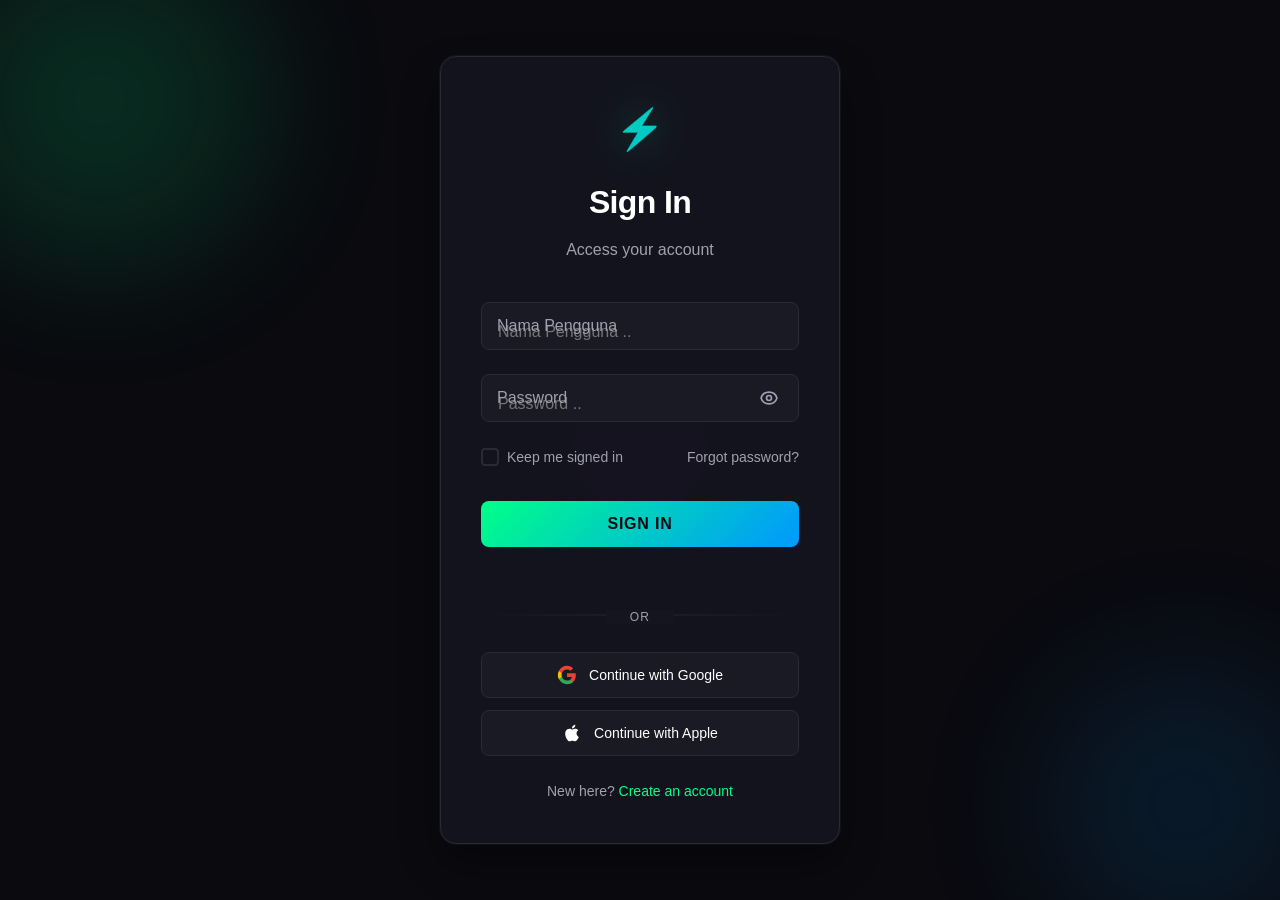
==== commit 865df05c: "Update index.html" ====
--- a/login/index.html
+++ b/login/index.html
@@ -19,16 +19,16 @@
             <form class="login-form" id="loginForm">
                 <div class="form-group">
                     <div class="input-wrapper">
-                        <input type="text" id="username" name="email" placeholder="Nama Pengguna .." required="required">
+                        <input type="text" id="username" name="username" placeholder="Nama Pengguna .." required="required">
                         <label for="username">Nama Pengguna</label>
                         <span class="input-line"></span>
                     </div>
-                    <span class="error-message" id="emailError"></span>
+                    <span class="error-message" id="usernameError"></span>
                 </div>
 
                 <div class="form-group">
                     <div class="input-wrapper password-wrapper">
-                        <input type="password" id="password" name="password" placeholder=" " required>
+                        <input type="password" id="password" name="password" placeholder="Password .." required="required">
                         <label for="password">Password</label>
                         <button type="button" class="password-toggle" id="passwordToggle" aria-label="Toggle password visibility">
                             <span class="toggle-icon"></span>
